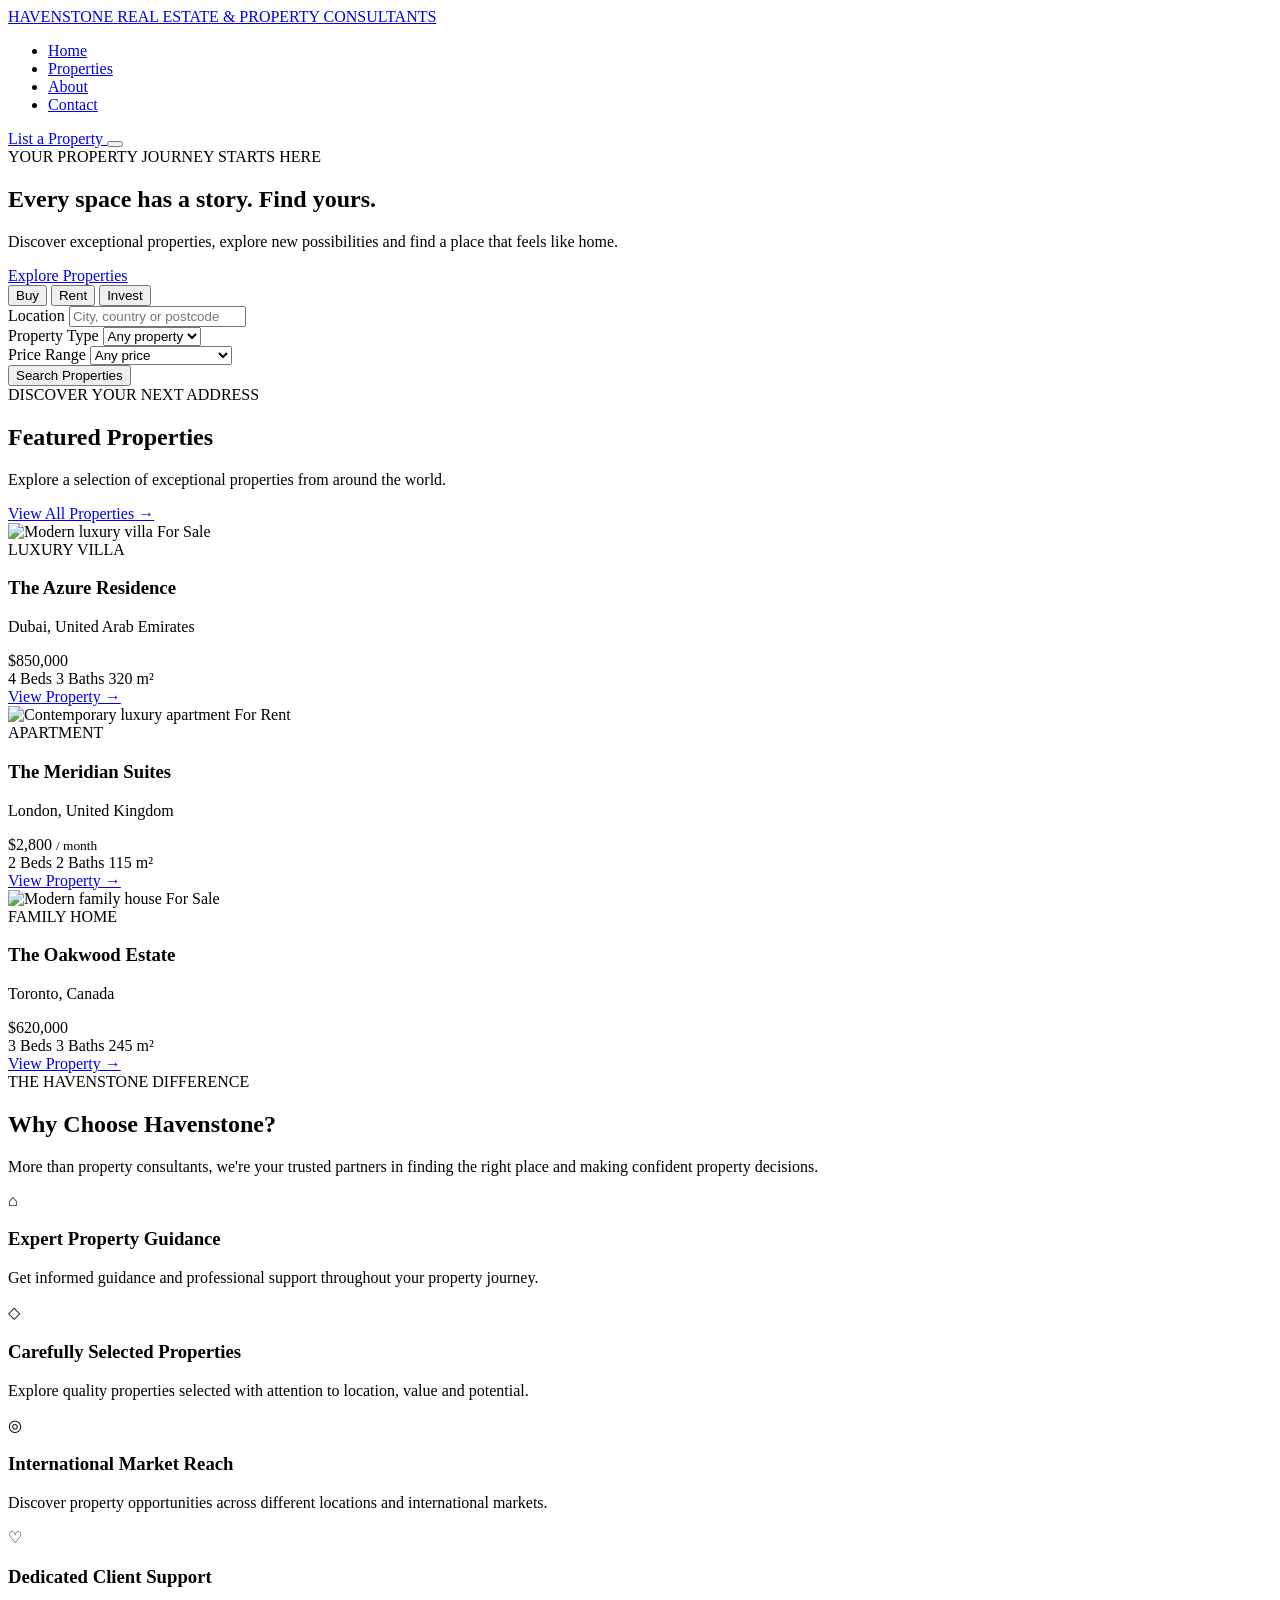
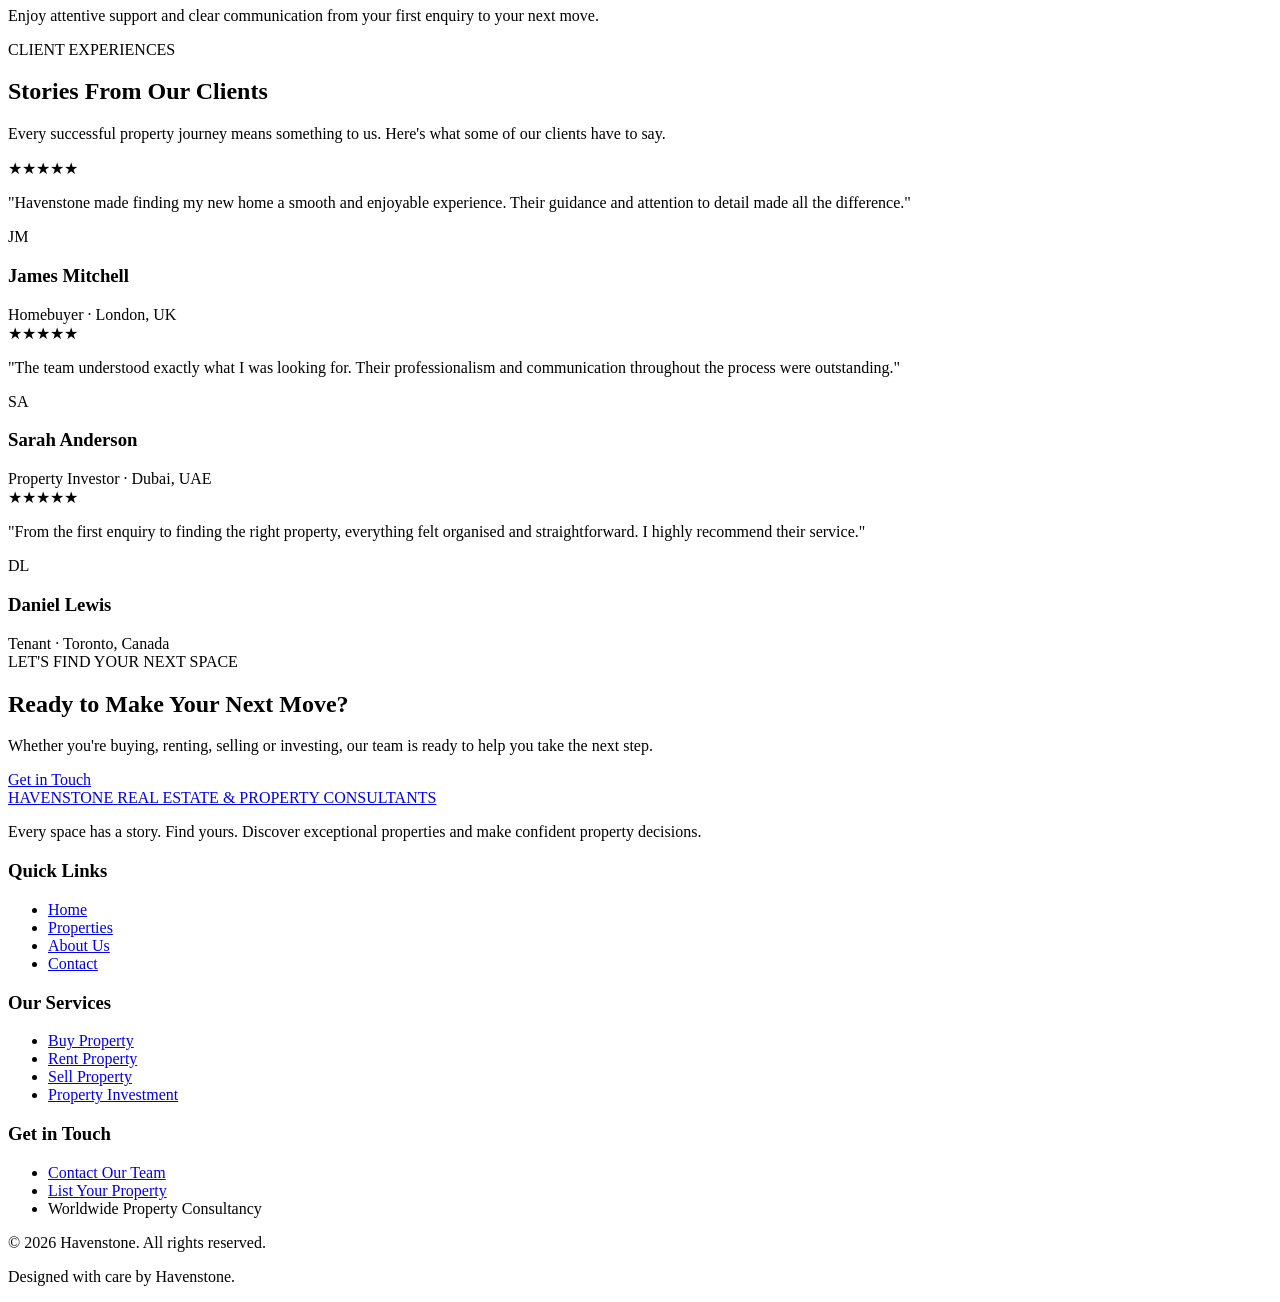
==== index.html @ 88f371af "Add files via upload" ====
<!DOCTYPE html>
<html lang="en">
<head>
    <meta charset="UTF-8">
    <meta name="viewport" content="width=device-width, initial-scale=1.0">

    <meta name="description" content="Discover properties, explore possibilities and find your perfect home with Havenstone Real Estate.">

    <title>Havenstone | Find Your Place</title>

    <!-- Google Fonts -->
    <link rel="preconnect" href="https://fonts.googleapis.com">
    <link rel="preconnect" href="https://fonts.gstatic.com" crossorigin>

    <link href="https://fonts.googleapis.com/css2?family=DM+Sans:wght@400;500;600;700&family=Inter:wght@400;500;600;700&display=swap" rel="stylesheet">

    <!-- Main Stylesheet -->
    <link rel="stylesheet" href="css/style.css">
</head>

<body>

    
    <!-- HEADER -->
    <header class="site-header">
        <nav class="navbar container">

            <!-- BRAND LOGO -->
            <a href="index.html" class="logo">
                <span class="logo-name">HAVENSTONE</span>
                <span class="logo-subtitle">REAL ESTATE & PROPERTY CONSULTANTS</span>
            </a>

            <!-- NAVIGATION LINKS -->
            <ul class="nav-links" id="navLinks">
                <li><a href="index.html" class="active">Home</a></li>
                <li><a href="properties.html">Properties</a></li>
                <li><a href="about.html">About</a></li>
                <li><a href="contact.html">Contact</a></li>
            </ul>

            <!-- ACTION BUTTON -->
            <a href="contact.html" class="nav-button">
                List a Property
            </a>

            <!-- MOBILE MENU BUTTON -->
            <button class="menu-toggle" id="menuToggle"
                    aria-label="Open navigation menu"
                    aria-expanded="false">
                <span></span>
                <span></span>
                <span></span>
            </button>

        </nav>
    </header>


    <!-- HERO SECTION -->
    <section class="hero">

        <div class="hero-overlay">

            <div class="hero-content container">

                <span class="hero-label">
                    YOUR PROPERTY JOURNEY STARTS HERE
                </span>

                <h1>
                    Every space has a story.
                    <span>Find yours.</span>
                </h1>

                <p class="hero-description">
                    Discover exceptional properties, explore
                    new possibilities and find a place that
                    feels like home.
                </p>

                <a href="properties.html" class="hero-button">
                    Explore Properties
                </a>

            </div>

        </div>

    </section>


    <!-- PROPERTY SEARCH SECTION -->
    <section class="search-section">

        <div class="container">

            <div class="search-box">

                <!-- SEARCH TABS -->
                <div class="search-tabs">
                    <button class="search-tab active" data-mode="buy">
                        Buy
                    </button>

                    <button class="search-tab" data-mode="rent">
                        Rent
                    </button>

                    <button class="search-tab" data-mode="invest">
                        Invest
                    </button>
                </div>

                <!-- SEARCH FORM -->
                <form class="property-search" id="propertySearch">

                    <div class="search-field">
                        <label for="location">Location</label>
                        <input
                            type="text"
                            id="location"
                            placeholder="City, country or postcode"
                        >
                    </div>

                    <div class="search-field">
                        <label for="propertyType">Property Type</label>
                        <select id="propertyType">
                            <option value="">Any property</option>
                            <option value="house">House</option>
                            <option value="apartment">Apartment</option>
                            <option value="villa">Villa</option>
                            <option value="land">Land</option>
                            <option value="commercial">Commercial</option>
                        </select>
                    </div>

                    <div class="search-field">
                        <label for="priceRange">Price Range</label>
                        <select id="priceRange">
                            <option value="">Any price</option>
                            <option value="0-100000">Under 100,000</option>
                            <option value="100000-300000">100,000 - 300,000</option>
                            <option value="300000-500000">300,000 - 500,000</option>
                            <option value="500000-1000000">500,000 - 1,000,000</option>
                            <option value="1000000+">1,000,000+</option>
                        </select>
                    </div>

                    <button type="submit" class="search-button">
                        Search Properties
                    </button>

                </form>

            </div>

        </div>

    </section>

    <!-- FEATURED PROPERTIES SECTION -->

    <section class="featured-properties">

        <div class="container">

            <!-- SECTION HEADING -->

            <div class="section-heading">

                <div>
                    <span class="section-label">
                        DISCOVER YOUR NEXT ADDRESS
                    </span>

                    <h2>Featured Properties</h2>

                    <p>
                        Explore a selection of exceptional
                        properties from around the world.
                    </p>
                </div>

                <a href="properties.html" class="view-all">
                    View All Properties →
                </a>

            </div>


            <!-- PROPERTY GRID -->

            <div class="property-grid">


                
<!-- PROPERTY ONE -->

<article class="property-card">

    <div class="property-image">

        <img
            src="https://images.unsplash.com/photo-1613490493576-7fde63acd811?w=800"
            alt="Modern luxury villa"
            loading="lazy"
        >

        <span class="property-status">
            For Sale
        </span>

    </div>

    <div class="property-details">

        <span class="property-type">
            LUXURY VILLA
        </span>

        <h3>The Azure Residence</h3>

        <p class="property-location">
            Dubai, United Arab Emirates
        </p>

        <div class="property-price">
            $850,000
        </div>

        <div class="property-features">

            <span>4 Beds</span>
            <span>3 Baths</span>
            <span>320 m²</span>

        </div>

        <a href="property-details.html?property=azure" class="property-link">
            View Property →
        </a>

    </div>

</article>


                <!-- PROPERTY TWO -->

                <article class="property-card">

                    <div class="property-image">

                        <img
                            src="https://images.unsplash.com/photo-1600607687939-ce8a6c25118c?w=800"
                            alt="Contemporary luxury apartment"
                            loading="lazy"
                        >

                        <span class="property-status rent">
                            For Rent
                        </span>

                    </div>

                    <div class="property-details">

                        <span class="property-type">
                            APARTMENT
                        </span>

                        <h3>The Meridian Suites</h3>

                        <p class="property-location">
                            London, United Kingdom
                        </p>

                        <div class="property-price">
                            $2,800 <small>/ month</small>
                        </div>

                        <div class="property-features">

                            <span>2 Beds</span>
                            <span>2 Baths</span>
                            <span>115 m²</span>

                        </div>

                        <a href="property-details.html?property=meridian" class="property-link">
    View Property →
                        </a>

                    </div>

                </article>


                <!-- PROPERTY THREE -->

                <article class="property-card">

                    <div class="property-image">

                        <img
                            src="https://images.unsplash.com/photo-1600585154340-be6161a56a0c?w=800"
                            alt="Modern family house"
                            loading="lazy"
                        >

                        <span class="property-status">
                            For Sale
                        </span>

                    </div>

                    <div class="property-details">

                        <span class="property-type">
                            FAMILY HOME
                        </span>

                        <h3>The Oakwood Estate</h3>

                        <p class="property-location">
                            Toronto, Canada
                        </p>

                        <div class="property-price">
                            $620,000
                        </div>

                        <div class="property-features">

                            <span>3 Beds</span>
                            <span>3 Baths</span>
                            <span>245 m²</span>

                        </div>

                        <a href="property-details.html?property=oakwood" class="property-link">
    View Property →
                        </a>

                    </div>

                </article>


            </div>

        </div>

    </section>
<section class="why-choose-us">
    <div class="container">

        <div class="section-heading">
            <span class="section-label">THE HAVENSTONE DIFFERENCE</span>
            <h2>Why Choose Havenstone?</h2>
            <p>
                More than property consultants, we're your trusted
                partners in finding the right place and making
                confident property decisions.
            </p>
        </div>

        <div class="benefits-grid">

            <div class="benefit-card">
                <div class="benefit-icon">⌂</div>
                <h3>Expert Property Guidance</h3>
                <p>
                    Get informed guidance and professional support
                    throughout your property journey.
                </p>
            </div>

            <div class="benefit-card">
                <div class="benefit-icon">◇</div>
                <h3>Carefully Selected Properties</h3>
                <p>
                    Explore quality properties selected with
                    attention to location, value and potential.
                </p>
            </div>

            <div class="benefit-card">
                <div class="benefit-icon">◎</div>
                <h3>International Market Reach</h3>
                <p>
                    Discover property opportunities across
                    different locations and international markets.
                </p>
            </div>

            <div class="benefit-card">
                <div class="benefit-icon">♡</div>
                <h3>Dedicated Client Support</h3>
                <p>
                    Enjoy attentive support and clear communication
                    from your first enquiry to your next move.
                </p>
            </div>

        </div>
    </div>
</section>
  <section class="testimonials">
    <div class="container">

        <div class="section-heading">
            <span class="section-label">CLIENT EXPERIENCES</span>
            <h2>Stories From Our Clients</h2>
            <p>
                Every successful property journey means something
                to us. Here's what some of our clients have to say.
            </p>
        </div>

        <div class="testimonial-grid">

            <article class="testimonial-card">
                <div class="testimonial-stars">★★★★★</div>
                <p class="testimonial-quote">
                    "Havenstone made finding my new home a smooth
                    and enjoyable experience. Their guidance and
                    attention to detail made all the difference."
                </p>
                <div class="testimonial-client">
                    <div class="client-avatar">JM</div>
                    <div>
                        <h3>James Mitchell</h3>
                        <span>Homebuyer · London, UK</span>
                    </div>
                </div>
            </article>

            <article class="testimonial-card">
                <div class="testimonial-stars">★★★★★</div>
                <p class="testimonial-quote">
                    "The team understood exactly what I was looking
                    for. Their professionalism and communication
                    throughout the process were outstanding."
                </p>
                <div class="testimonial-client">
                    <div class="client-avatar">SA</div>
                    <div>
                        <h3>Sarah Anderson</h3>
                        <span>Property Investor · Dubai, UAE</span>
                    </div>
                </div>
            </article>

            <article class="testimonial-card">
                <div class="testimonial-stars">★★★★★</div>
                <p class="testimonial-quote">
                    "From the first enquiry to finding the right
                    property, everything felt organised and
                    straightforward. I highly recommend their service."
                </p>
                <div class="testimonial-client">
                    <div class="client-avatar">DL</div>
                    <div>
                        <h3>Daniel Lewis</h3>
                        <span>Tenant · Toronto, Canada</span>
                    </div>
                </div>
            </article>

        </div>
    </div>
  </section>
  <section class="contact-cta">
    <div class="container">
        <div class="cta-content">

            <span class="cta-label">LET'S FIND YOUR NEXT SPACE</span>

            <h2>Ready to Make Your Next Move?</h2>

            <p>
                Whether you're buying, renting, selling or investing,
                our team is ready to help you take the next step.
            </p>

            <a href="contact.html" class="cta-button">
                Get in Touch
            </a>

        </div>
    </div>
  </section>
  <footer class="site-footer">
    <div class="container">

        <div class="footer-grid">

            <div class="footer-brand">
                <a href="index.html" class="logo">
                    <span class="logo-name">HAVENSTONE</span>
                    <span class="logo-subtitle">
                        REAL ESTATE & PROPERTY CONSULTANTS
                    </span>
                </a>

                <p>
                    Every space has a story. Find yours.
                    Discover exceptional properties and
                    make confident property decisions.
                </p>
            </div>

            <div class="footer-column">
                <h3>Quick Links</h3>
                <ul>
                    <li><a href="index.html">Home</a></li>
                    <li><a href="properties.html">Properties</a></li>
                    <li><a href="about.html">About Us</a></li>
                    <li><a href="contact.html">Contact</a></li>
                </ul>
            </div>

            <div class="footer-column">
                <h3>Our Services</h3>
                <ul>
                    <li><a href="properties.html">Buy Property</a></li>
                    <li><a href="properties.html">Rent Property</a></li>
                    <li><a href="properties.html">Sell Property</a></li>
                    <li><a href="properties.html">Property Investment</a></li>
                </ul>
            </div>

            <div class="footer-column">
                <h3>Get in Touch</h3>
                <ul>
                    <li><a href="contact.html">Contact Our Team</a></li>
                    <li><a href="contact.html">List Your Property</a></li>
                    <li>Worldwide Property Consultancy</li>
                </ul>
            </div>

        </div>

        <div class="footer-bottom">
            <p>© 2026 Havenstone. All rights reserved.</p>
            <p>Designed with care by Havenstone.</p>
        </div>

    </div>
  </footer>
    <!-- JavaScript -->
    <script src="js/main.js"></script>

</body>
</html>
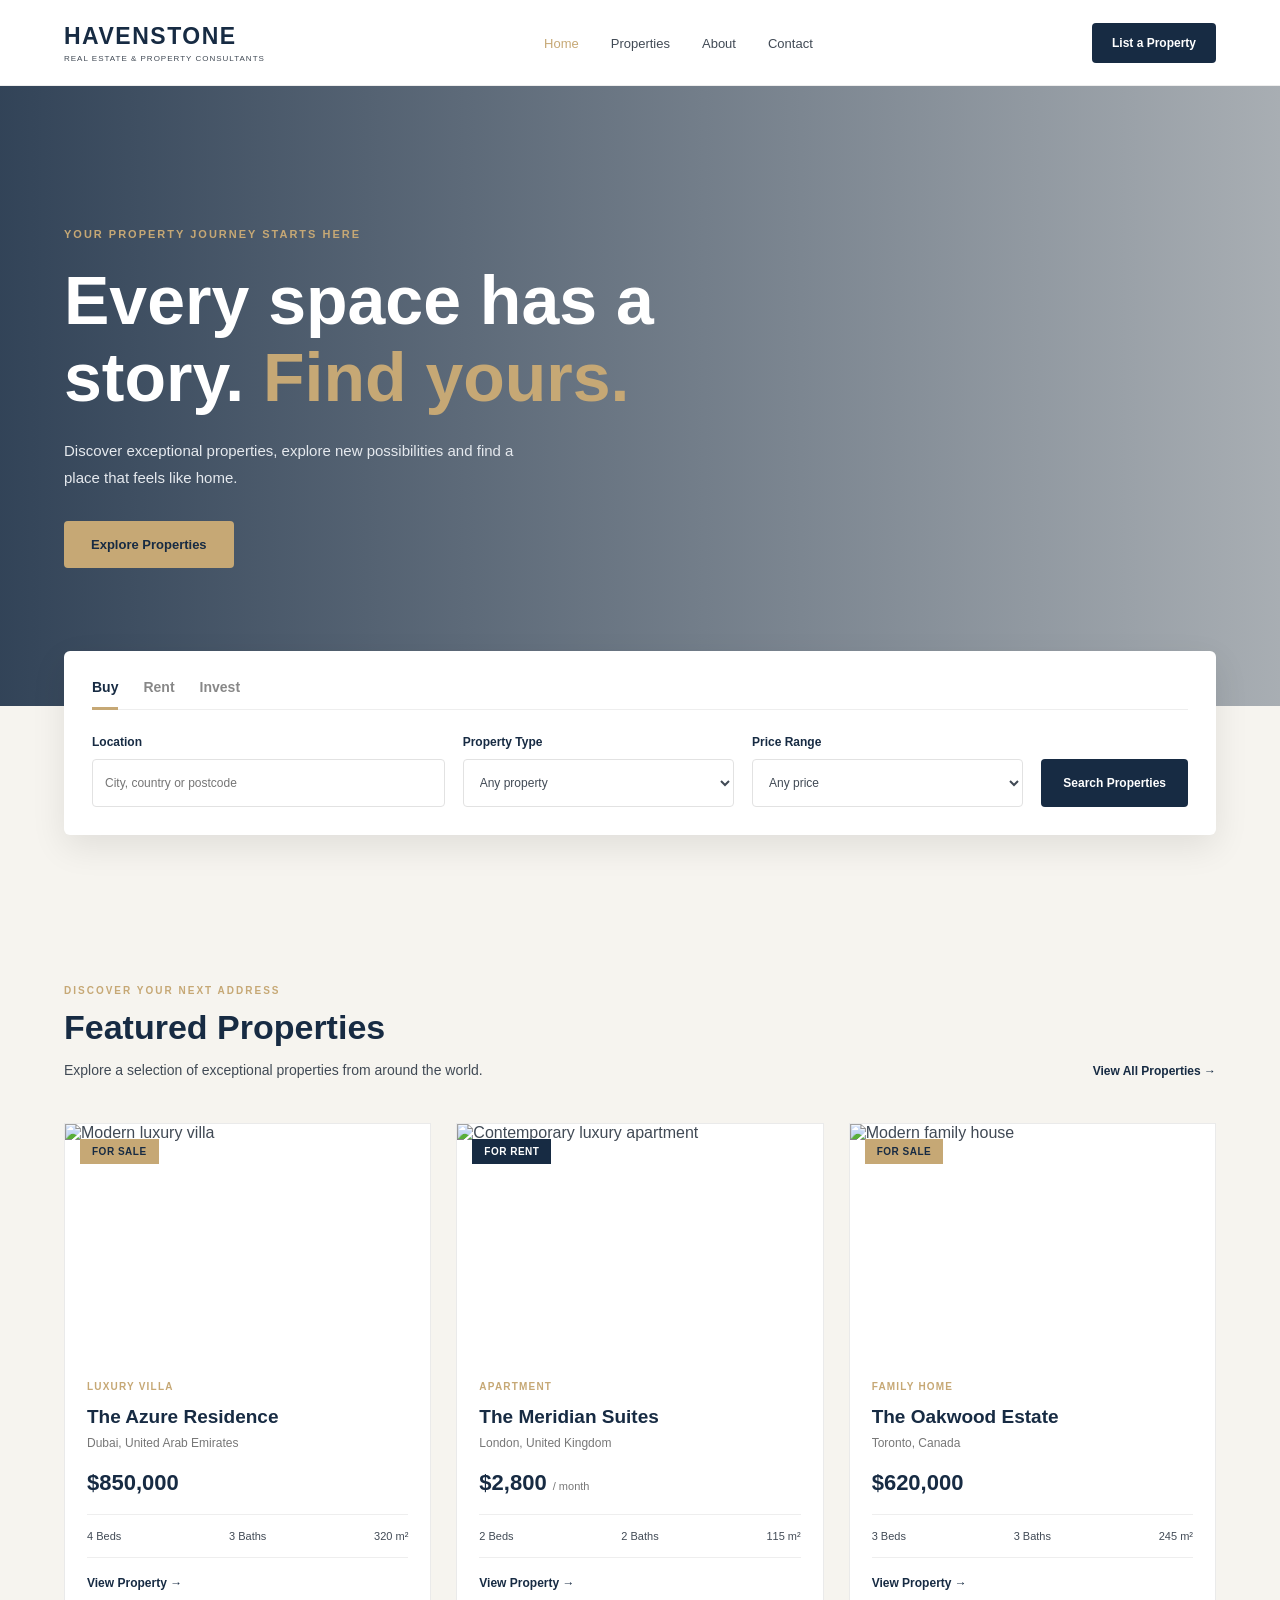
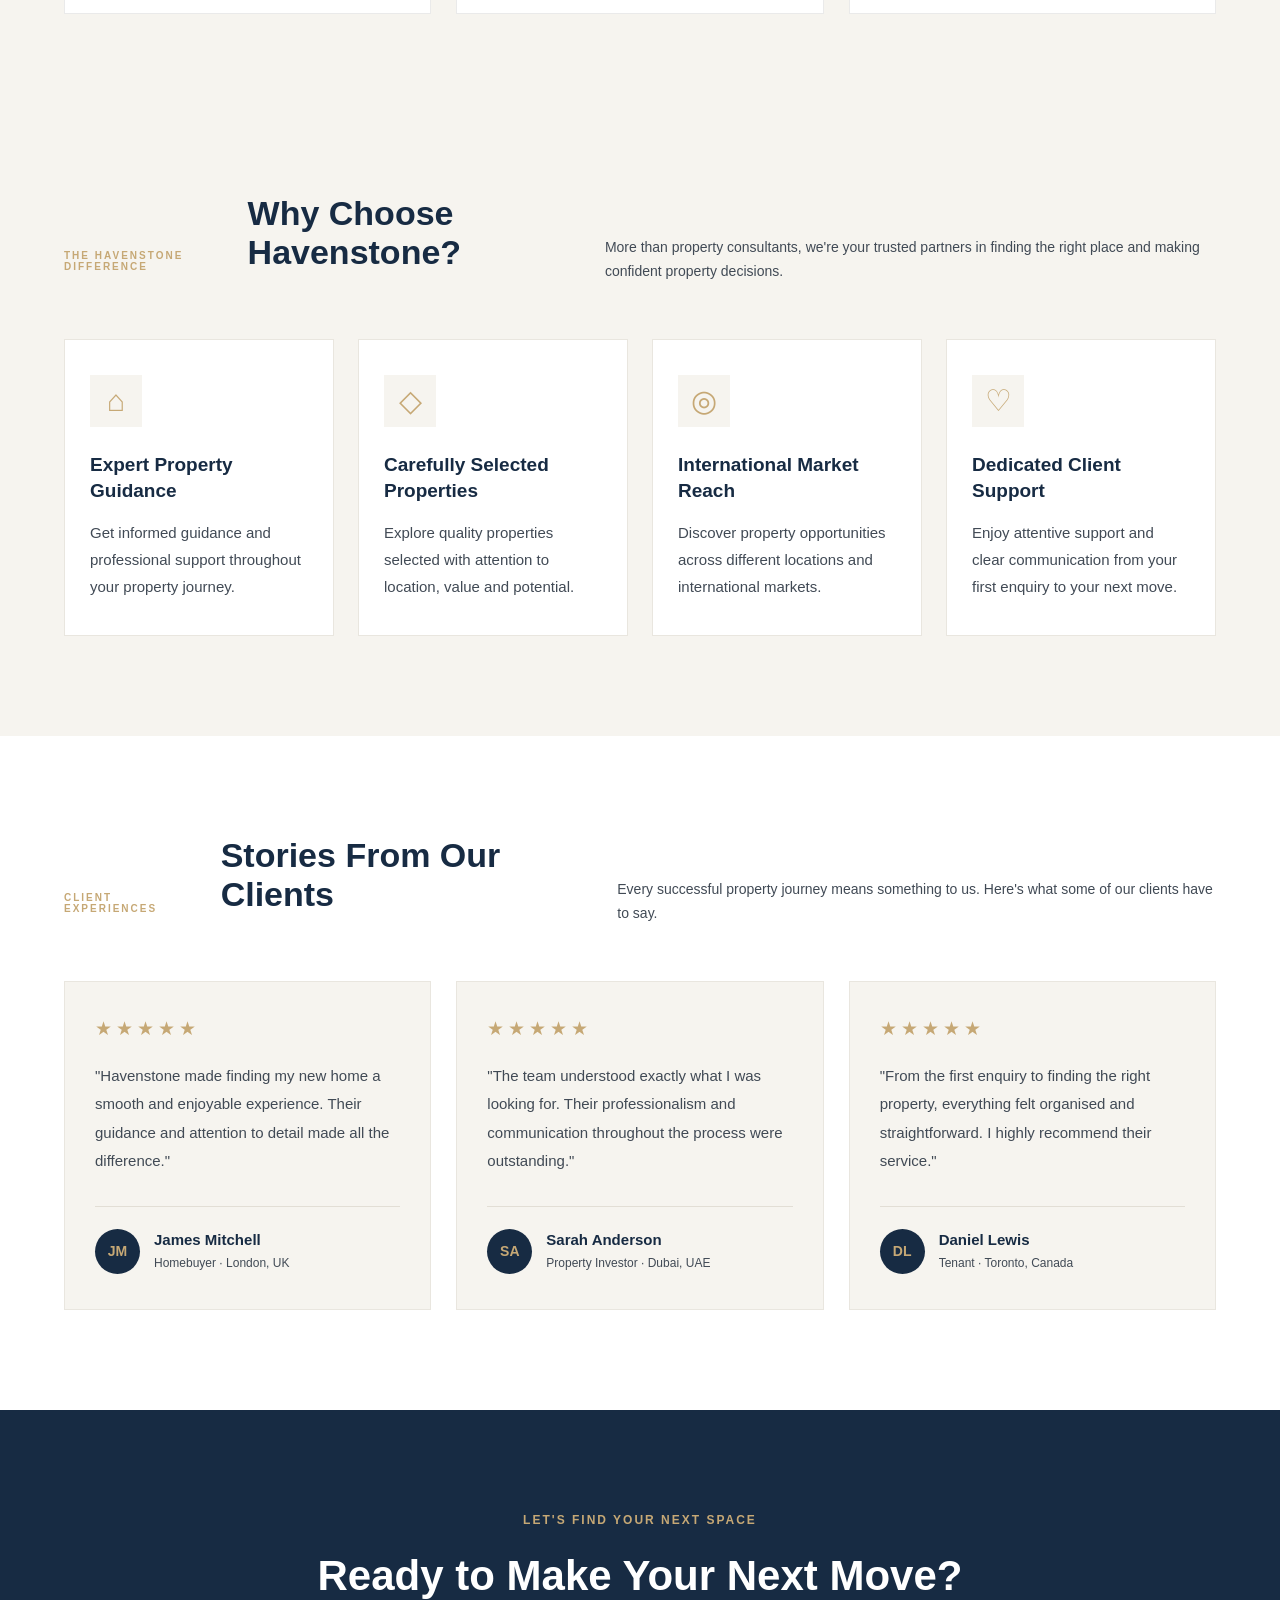
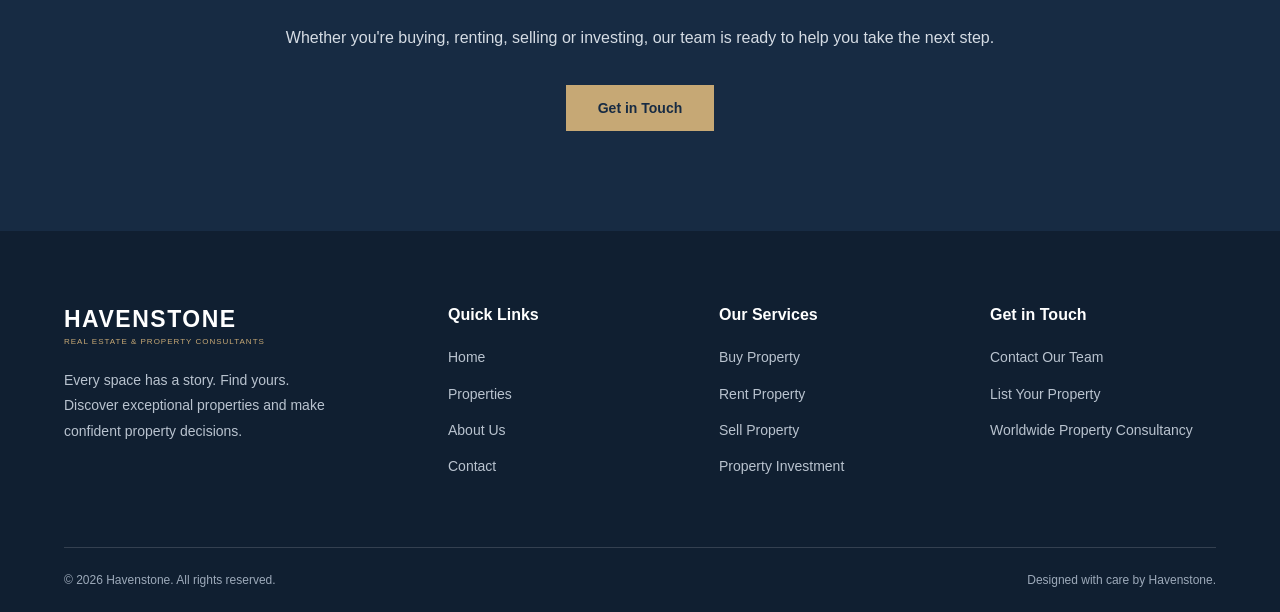
==== commit df94c339: "Update index.html" ====
--- a/index.html
+++ b/index.html
@@ -16,7 +16,7 @@
     <link href="https://fonts.googleapis.com/css2?family=DM+Sans:wght@400;500;600;700&family=Inter:wght@400;500;600;700&display=swap" rel="stylesheet">
 
     <!-- Main Stylesheet -->
-    <link rel="stylesheet" href="css/style.css">
+    <link rel="stylesheet" href="style.css">
 </head>
 
 <body>
@@ -553,7 +553,7 @@
     </div>
   </footer>
     <!-- JavaScript -->
-    <script src="js/main.js"></script>
+    <script src="main.js"></script>
 
 </body>
 </html>
--- a/style.css
+++ b/style.css
@@ -0,0 +1,2002 @@
+
+/* ========================================
+   HAVENSTONE REAL ESTATE
+   MAIN STYLESHEET
+======================================== */
+
+
+/* ========================================
+   1. DESIGN SYSTEM
+======================================== */
+
+:root {
+    --navy: #172B43;
+    --ivory: #F6F4EF;
+    --gold: #C6A875;
+    --slate: #414A55;
+    --white: #FFFFFF;
+
+    --light-gray: #EEEEEE;
+    --border-color: #E2E2E2;
+}
+
+
+/* ========================================
+   2. GLOBAL RESET
+======================================== */
+
+* {
+    margin: 0;
+    padding: 0;
+    box-sizing: border-box;
+}
+
+html {
+    scroll-behavior: smooth;
+}
+
+body {
+    font-family: 'Inter', sans-serif;
+    background: var(--ivory);
+    color: var(--slate);
+}
+
+a {
+    text-decoration: none;
+    color: inherit;
+}
+
+button,
+input,
+select {
+    font-family: inherit;
+}
+
+.container {
+    width: 90%;
+    max-width: 1200px;
+    margin: 0 auto;
+}
+
+
+/* ========================================
+   3. NAVIGATION BAR
+======================================== */
+
+.site-header {
+    background: var(--white);
+    border-bottom: 1px solid var(--light-gray);
+
+    position: sticky;
+    top: 0;
+    z-index: 1000;
+}
+
+.navbar {
+    min-height: 85px;
+
+    display: flex;
+    align-items: center;
+    justify-content: space-between;
+    gap: 25px;
+}
+
+
+/* BRAND LOGO */
+
+.logo {
+    display: flex;
+    flex-direction: column;
+    gap: 4px;
+    color: var(--navy);
+}
+
+.logo-name {
+    font-family: 'DM Sans', sans-serif;
+    font-size: 23px;
+    font-weight: 700;
+    letter-spacing: 1.5px;
+}
+
+.logo-subtitle {
+    font-size: 8px;
+    letter-spacing: 1px;
+    color: var(--slate);
+}
+
+
+/* NAVIGATION LINKS */
+
+.nav-links {
+    display: flex;
+    align-items: center;
+    gap: 32px;
+    list-style: none;
+}
+
+.nav-links a {
+    font-size: 13px;
+    font-weight: 500;
+    transition: color 0.3s ease;
+}
+
+.nav-links a:hover,
+.nav-links a.active {
+    color: var(--gold);
+}
+
+
+/* NAVIGATION BUTTON */
+
+.nav-button {
+    background: var(--navy);
+    color: var(--white);
+
+    padding: 13px 20px;
+    font-size: 12px;
+    font-weight: 600;
+
+    border-radius: 4px;
+    transition: background 0.3s ease;
+}
+
+.nav-button:hover {
+    background: var(--slate);
+}
+
+
+/* MOBILE MENU ICON */
+
+.menu-toggle {
+    display: none;
+    background: none;
+    border: none;
+    cursor: pointer;
+}
+
+.menu-toggle span {
+    display: block;
+    width: 25px;
+    height: 2px;
+    background: var(--navy);
+    margin: 5px 0;
+}
+
+
+/* ========================================
+   4. HERO SECTION
+======================================== */
+
+.hero {
+    min-height: 620px;
+
+    background-image: url(
+        'https://images.unsplash.com/photo-1600607687939-ce8a6c25118c?w=1800'
+    );
+
+    background-size: cover;
+    background-position: center;
+    background-repeat: no-repeat;
+}
+
+
+/* HERO OVERLAY */
+
+.hero-overlay {
+    min-height: 620px;
+
+    background: linear-gradient(
+        90deg,
+        rgba(23, 43, 67, 0.88),
+        rgba(23, 43, 67, 0.35)
+    );
+
+    display: flex;
+    align-items: center;
+}
+
+
+/* HERO CONTENT */
+
+.hero-content {
+    color: var(--white);
+
+    padding-top: 60px;
+    padding-bottom: 60px;
+}
+
+
+/* HERO LABEL */
+
+.hero-label {
+    display: inline-block;
+
+    color: var(--gold);
+    font-size: 11px;
+    font-weight: 600;
+    letter-spacing: 2px;
+
+    margin-bottom: 22px;
+}
+
+
+/* HERO HEADING */
+
+.hero h1 {
+    font-family: 'DM Sans', sans-serif;
+
+    font-size: clamp(38px, 6vw, 68px);
+    font-weight: 700;
+    line-height: 1.12;
+
+    max-width: 700px;
+    margin-bottom: 22px;
+}
+
+.hero h1 span {
+    color: var(--gold);
+}
+
+
+/* HERO DESCRIPTION */
+
+.hero-description {
+    font-size: 15px;
+    line-height: 1.8;
+
+    max-width: 470px;
+
+    color: #E5E9EE;
+    margin-bottom: 30px;
+}
+
+
+/* HERO BUTTON */
+
+.hero-button {
+    display: inline-block;
+
+    background: var(--gold);
+    color: var(--navy);
+
+    padding: 16px 27px;
+
+    border-radius: 4px;
+
+    font-size: 13px;
+    font-weight: 700;
+
+    transition: 0.3s ease;
+}
+
+.hero-button:hover {
+    background: var(--white);
+    transform: translateY(-2px);
+}
+
+
+/* ========================================
+   5. PROPERTY SEARCH SECTION
+======================================== */
+
+.search-section {
+    position: relative;
+
+    margin-top: -55px;
+    z-index: 10;
+
+    padding-bottom: 70px;
+}
+
+
+/* SEARCH BOX */
+
+.search-box {
+    background: var(--white);
+
+    padding: 28px;
+    border-radius: 6px;
+
+    box-shadow: 0 12px 35px rgba(0, 0, 0, 0.09);
+}
+
+
+/* SEARCH TABS */
+
+.search-tabs {
+    display: flex;
+    gap: 25px;
+
+    border-bottom: 1px solid var(--light-gray);
+
+    margin-bottom: 25px;
+}
+
+.search-tab {
+    background: none;
+    border: none;
+
+    padding: 0 0 14px;
+
+    font-size: 14px;
+    font-weight: 600;
+    color: #888888;
+
+    cursor: pointer;
+    position: relative;
+}
+
+.search-tab.active {
+    color: var(--navy);
+}
+
+.search-tab.active::after {
+    content: "";
+
+    position: absolute;
+    bottom: -1px;
+    left: 0;
+
+    width: 100%;
+    height: 3px;
+
+    background: var(--gold);
+}
+
+
+/* SEARCH FORM */
+
+.property-search {
+    display: grid;
+
+    grid-template-columns: 1.3fr 1fr 1fr auto;
+
+    align-items: end;
+    gap: 18px;
+}
+
+
+/* SEARCH FIELDS */
+
+.search-field {
+    display: flex;
+    flex-direction: column;
+    gap: 10px;
+}
+
+.search-field label {
+    font-size: 12px;
+    font-weight: 600;
+    color: var(--navy);
+}
+
+.search-field input,
+.search-field select {
+    width: 100%;
+    min-height: 48px;
+
+    padding: 0 12px;
+
+    border: 1px solid var(--border-color);
+    border-radius: 4px;
+
+    background: var(--white);
+    color: var(--slate);
+
+    font-size: 12px;
+    outline: none;
+}
+
+.search-field input:focus,
+.search-field select:focus {
+    border-color: var(--gold);
+}
+
+
+/* SEARCH BUTTON */
+
+.search-button {
+    min-height: 48px;
+    padding: 0 22px;
+
+    background: var(--navy);
+    color: var(--white);
+
+    border: none;
+    border-radius: 4px;
+
+    font-size: 12px;
+    font-weight: 600;
+
+    cursor: pointer;
+    transition: 0.3s ease;
+}
+
+.search-button:hover {
+    background: var(--gold);
+    color: var(--navy);
+}
+
+
+/* ========================================
+   6. TABLET RESPONSIVENESS
+======================================== */
+
+@media (max-width: 900px) {
+
+    .property-search {
+        grid-template-columns: repeat(2, 1fr);
+    }
+
+    .search-button {
+        width: 100%;
+    }
+
+}
+
+
+/* ========================================
+   7. MOBILE RESPONSIVENESS
+======================================== */
+
+@media (max-width: 768px) {
+
+    /* NAVIGATION */
+
+    .navbar {
+        min-height: 75px;
+    }
+
+    .logo-name {
+        font-size: 20px;
+    }
+
+    .logo-subtitle {
+        font-size: 7px;
+    }
+
+    .nav-links {
+        display: none;
+
+        position: absolute;
+        top: 75px;
+        left: 0;
+
+        width: 100%;
+
+        background: var(--white);
+
+        flex-direction: column;
+        align-items: flex-start;
+
+        gap: 0;
+        padding: 15px 5%;
+
+        border-top: 1px solid var(--light-gray);
+    }
+
+    .nav-links.open {
+        display: flex;
+    }
+
+    .nav-links li {
+        width: 100%;
+        padding: 14px 0;
+    }
+
+    .nav-button {
+        display: none;
+    }
+
+    .menu-toggle {
+        display: block;
+    }
+
+
+    /* HERO */
+
+    .hero,
+    .hero-overlay {
+        min-height: 560px;
+    }
+
+    .hero-overlay {
+        background: linear-gradient(
+            90deg,
+            rgba(23, 43, 67, 0.88),
+            rgba(23, 43, 67, 0.55)
+        );
+    }
+
+    .hero-content {
+        padding-top: 70px;
+        padding-bottom: 70px;
+    }
+
+    .hero-label {
+        font-size: 9px;
+        letter-spacing: 1.5px;
+    }
+
+    .hero h1 {
+        font-size: 42px;
+    }
+
+    .hero-description {
+        font-size: 14px;
+    }
+
+
+    /* PROPERTY SEARCH */
+
+    .search-section {
+        margin-top: -35px;
+        padding-bottom: 50px;
+    }
+
+    .search-box {
+        padding: 22px 18px;
+    }
+
+    .search-tabs {
+        gap: 25px;
+    }
+
+    .property-search {
+        grid-template-columns: 1fr;
+        gap: 18px;
+    }
+
+    .search-button {
+        width: 100%;
+    }
+
+}
+
+/* ========================================
+   8. FEATURED PROPERTIES
+======================================== */
+
+.featured-properties {
+    padding: 80px 0;
+    background: var(--ivory);
+}
+
+
+/* SECTION HEADING */
+
+.section-heading {
+    display: flex;
+    justify-content: space-between;
+    align-items: end;
+    gap: 20px;
+    margin-bottom: 40px;
+}
+
+.section-label {
+    display: block;
+    color: var(--gold);
+    font-size: 10px;
+    font-weight: 700;
+    letter-spacing: 2px;
+    margin-bottom: 12px;
+}
+
+.section-heading h2 {
+    font-family: 'DM Sans', sans-serif;
+    font-size: 34px;
+    color: var(--navy);
+    margin-bottom: 12px;
+}
+
+.section-heading p {
+    font-size: 14px;
+    line-height: 1.7;
+    color: var(--slate);
+}
+
+.view-all {
+    color: var(--navy);
+    font-size: 12px;
+    font-weight: 700;
+    white-space: nowrap;
+    padding-bottom: 5px;
+}
+
+.view-all:hover {
+    color: var(--gold);
+}
+
+
+/* PROPERTY GRID */
+
+.property-grid {
+    display: grid;
+    grid-template-columns: repeat(3, 1fr);
+    gap: 25px;
+}
+
+
+/* PROPERTY CARD */
+
+.property-card {
+    background: var(--white);
+    border: 1px solid #EAEAEA;
+    transition: transform 0.3s ease,
+                box-shadow 0.3s ease;
+}
+
+.property-card:hover {
+    transform: translateY(-5px);
+    box-shadow: 0 12px 30px rgba(0, 0, 0, 0.08);
+}
+
+
+/* PROPERTY IMAGE */
+
+.property-image {
+    position: relative;
+    height: 230px;
+    overflow: hidden;
+}
+
+.property-image img {
+    width: 100%;
+    height: 100%;
+    object-fit: cover;
+    display: block;
+    transition: transform 0.5s ease;
+}
+
+.property-card:hover .property-image img {
+    transform: scale(1.05);
+}
+
+
+/* PROPERTY STATUS */
+
+.property-status {
+    position: absolute;
+    top: 15px;
+    left: 15px;
+
+    background: var(--gold);
+    color: var(--navy);
+
+    padding: 7px 12px;
+
+    font-size: 10px;
+    font-weight: 700;
+    text-transform: uppercase;
+    letter-spacing: 0.5px;
+}
+
+.property-status.rent {
+    background: var(--navy);
+    color: var(--white);
+}
+
+
+/* PROPERTY DETAILS */
+
+.property-details {
+    padding: 22px;
+}
+
+.property-type {
+    color: var(--gold);
+    font-size: 10px;
+    font-weight: 700;
+    letter-spacing: 1.2px;
+}
+
+.property-details h3 {
+    font-family: 'DM Sans', sans-serif;
+    font-size: 19px;
+    color: var(--navy);
+    margin: 12px 0 8px;
+}
+
+.property-location {
+    font-size: 12px;
+    color: #777777;
+    margin-bottom: 20px;
+}
+
+
+/* PROPERTY PRICE */
+
+.property-price {
+    font-family: 'DM Sans', sans-serif;
+    font-size: 22px;
+    font-weight: 700;
+    color: var(--navy);
+    margin-bottom: 18px;
+}
+
+.property-price small {
+    font-family: 'Inter', sans-serif;
+    font-size: 11px;
+    font-weight: 400;
+    color: #777777;
+}
+
+
+/* PROPERTY FEATURES */
+
+.property-features {
+    display: flex;
+    justify-content: space-between;
+    gap: 8px;
+
+    padding: 15px 0;
+
+    border-top: 1px solid var(--light-gray);
+    border-bottom: 1px solid var(--light-gray);
+}
+
+.property-features span {
+    font-size: 11px;
+    color: var(--slate);
+}
+
+
+/* PROPERTY LINK */
+
+.property-link {
+    display: inline-block;
+    margin-top: 18px;
+
+    color: var(--navy);
+    font-size: 12px;
+    font-weight: 700;
+}
+
+.property-link:hover {
+    color: var(--gold);
+}
+
+
+/* TABLET */
+
+@media (max-width: 900px) {
+
+    .property-grid {
+        grid-template-columns: repeat(2, 1fr);
+    }
+
+}
+
+
+/* MOBILE */
+
+@media (max-width: 600px) {
+
+    .featured-properties {
+        padding: 55px 0;
+    }
+
+    .section-heading {
+        align-items: flex-start;
+        flex-direction: column;
+        margin-bottom: 28px;
+    }
+
+    .section-heading h2 {
+        font-size: 28px;
+    }
+
+    .property-grid {
+        grid-template-columns: 1fr;
+        gap: 25px;
+    }
+
+    .property-image {
+        height: 230px;
+    }
+
+}
+/* WHY CHOOSE HAVENSTONE */
+
+.why-choose-us {
+    background-color: var(--ivory);
+    padding: 100px 0;
+}
+
+.benefits-grid {
+    display: grid;
+    grid-template-columns: repeat(4, 1fr);
+    gap: 24px;
+    margin-top: 55px;
+}
+
+.benefit-card {
+    background-color: #ffffff;
+    padding: 35px 25px;
+    border: 1px solid #e9e6df;
+    transition: transform 0.3s ease,
+                box-shadow 0.3s ease;
+}
+
+.benefit-card:hover {
+    transform: translateY(-5px);
+    box-shadow: 0 12px 30px rgba(23, 43, 67, 0.08);
+}
+
+.benefit-icon {
+    width: 52px;
+    height: 52px;
+    display: flex;
+    align-items: center;
+    justify-content: center;
+    background-color: var(--ivory);
+    color: var(--gold);
+    font-size: 30px;
+    margin-bottom: 25px;
+}
+
+.benefit-card h3 {
+    color: var(--navy);
+    font-size: 19px;
+    line-height: 1.4;
+    margin-bottom: 14px;
+}
+
+.benefit-card p {
+    color: var(--slate);
+    font-size: 15px;
+    line-height: 1.8;
+}
+
+/* TABLET */
+
+@media (max-width: 900px) {
+    .benefits-grid {
+        grid-template-columns: repeat(2, 1fr);
+    }
+}
+
+/* MOBILE */
+
+@media (max-width: 600px) {
+    .why-choose-us {
+        padding: 70px 0;
+    }
+
+    .benefits-grid {
+        grid-template-columns: 1fr;
+        gap: 18px;
+        margin-top: 35px;
+    }
+
+    .benefit-card {
+        padding: 28px 24px;
+    }
+}
+/* CLIENT TESTIMONIALS */
+
+.testimonials {
+    background-color: #ffffff;
+    padding: 100px 0;
+}
+
+.testimonial-grid {
+    display: grid;
+    grid-template-columns: repeat(3, 1fr);
+    gap: 25px;
+    margin-top: 55px;
+}
+
+.testimonial-card {
+    background-color: var(--ivory);
+    padding: 35px 30px;
+    border: 1px solid #e9e6df;
+}
+
+.testimonial-stars {
+    color: var(--gold);
+    font-size: 19px;
+    letter-spacing: 4px;
+    margin-bottom: 22px;
+}
+
+.testimonial-quote {
+    color: var(--slate);
+    font-size: 15px;
+    line-height: 1.9;
+    margin-bottom: 30px;
+}
+
+.testimonial-client {
+    display: flex;
+    align-items: center;
+    gap: 14px;
+    border-top: 1px solid #e2ded5;
+    padding-top: 22px;
+}
+
+.client-avatar {
+    width: 45px;
+    height: 45px;
+    border-radius: 50%;
+    background-color: var(--navy);
+    color: var(--gold);
+    display: flex;
+    align-items: center;
+    justify-content: center;
+    font-size: 14px;
+    font-weight: 600;
+    flex-shrink: 0;
+}
+
+.testimonial-client h3 {
+    color: var(--navy);
+    font-size: 15px;
+    margin-bottom: 5px;
+}
+
+.testimonial-client span {
+    color: var(--slate);
+    font-size: 12px;
+}
+
+/* TABLET */
+
+@media (max-width: 900px) {
+    .testimonial-grid {
+        grid-template-columns: repeat(2, 1fr);
+    }
+}
+
+/* MOBILE */
+
+@media (max-width: 600px) {
+    .testimonials {
+        padding: 70px 0;
+    }
+
+    .testimonial-grid {
+        grid-template-columns: 1fr;
+        gap: 18px;
+        margin-top: 35px;
+    }
+
+    .testimonial-card {
+        padding: 28px 24px;
+    }
+}
+/* CONTACT CALL TO ACTION */
+
+.contact-cta {
+    background-color: var(--navy);
+    padding: 100px 20px;
+    text-align: center;
+}
+
+.cta-content {
+    max-width: 750px;
+    margin: 0 auto;
+}
+
+.cta-label {
+    color: var(--gold);
+    font-size: 12px;
+    font-weight: 600;
+    letter-spacing: 2px;
+}
+
+.cta-content h2 {
+    color: #ffffff;
+    font-size: 42px;
+    line-height: 1.25;
+    margin: 22px 0;
+}
+
+.cta-content p {
+    color: #d5dce4;
+    font-size: 16px;
+    line-height: 1.8;
+    margin-bottom: 32px;
+}
+
+.cta-button {
+    display: inline-block;
+    background-color: var(--gold);
+    color: var(--navy);
+    padding: 15px 32px;
+    text-decoration: none;
+    font-size: 14px;
+    font-weight: 600;
+    transition: background-color 0.3s ease;
+}
+
+.cta-button:hover {
+    background-color: #d8bd8c;
+}
+
+/* MOBILE */
+
+@media (max-width: 600px) {
+    .contact-cta {
+        padding: 75px 20px;
+    }
+
+    .cta-content h2 {
+        font-size: 30px;
+    }
+
+    .cta-content p {
+        font-size: 14px;
+    }
+}
+/* WEBSITE FOOTER */
+
+.site-footer {
+    background-color: #101f31;
+    color: #ffffff;
+    padding: 75px 0 25px;
+}
+
+.footer-grid {
+    display: grid;
+    grid-template-columns: 1.5fr 1fr 1fr 1fr;
+    gap: 45px;
+    padding-bottom: 55px;
+}
+
+.footer-brand .logo {
+    display: inline-flex;
+    flex-direction: column;
+    text-decoration: none;
+    margin-bottom: 22px;
+}
+
+.footer-brand .logo-name {
+    color: #ffffff;
+}
+
+.footer-brand .logo-subtitle {
+    color: var(--gold);
+}
+
+.footer-brand p {
+    color: #b9c3cf;
+    font-size: 14px;
+    line-height: 1.8;
+    max-width: 280px;
+}
+
+.footer-column h3 {
+    color: #ffffff;
+    font-size: 16px;
+    margin-bottom: 22px;
+}
+
+.footer-column ul {
+    list-style: none;
+    padding: 0;
+    margin: 0;
+}
+
+.footer-column li {
+    margin-bottom: 14px;
+    color: #b9c3cf;
+    font-size: 14px;
+    line-height: 1.6;
+}
+
+.footer-column a {
+    color: #b9c3cf;
+    text-decoration: none;
+    transition: color 0.3s ease;
+}
+
+.footer-column a:hover {
+    color: var(--gold);
+}
+
+.footer-bottom {
+    border-top: 1px solid rgba(255, 255, 255, 0.15);
+    padding-top: 25px;
+    display: flex;
+    justify-content: space-between;
+    gap: 15px;
+}
+
+.footer-bottom p {
+    color: #9daaba;
+    font-size: 12px;
+}
+
+/* TABLET */
+
+@media (max-width: 900px) {
+    .footer-grid {
+        grid-template-columns: repeat(2, 1fr);
+        gap: 40px;
+    }
+}
+
+/* MOBILE */
+
+@media (max-width: 600px) {
+    .site-footer {
+        padding: 60px 0 25px;
+    }
+
+    .footer-grid {
+        grid-template-columns: 1fr 1fr;
+        gap: 35px 20px;
+    }
+
+    .footer-brand {
+        grid-column: 1 / -1;
+    }
+
+    .footer-bottom {
+        flex-direction: column;
+        text-align: center;
+        gap: 12px;
+    }
+}
+/* PROPERTIES PAGE INTRODUCTION */
+
+.properties-hero {
+    background-color: var(--ivory);
+    padding: 90px 0 75px;
+    text-align: center;
+}
+
+.properties-hero .container {
+    max-width: 850px;
+}
+
+.properties-hero h1 {
+    color: var(--navy);
+    font-size: 46px;
+    line-height: 1.2;
+    margin: 20px 0;
+}
+
+.properties-hero p {
+    color: var(--slate);
+    font-size: 16px;
+    line-height: 1.8;
+    max-width: 680px;
+    margin: 0 auto;
+}
+
+/* MOBILE */
+
+@media (max-width: 600px) {
+    .properties-hero {
+        padding: 65px 20px 55px;
+    }
+
+    .properties-hero h1 {
+        font-size: 32px;
+    }
+
+    .properties-hero p {
+        font-size: 14px;
+    }
+}
+/* PROPERTY LISTINGS SECTION */
+
+.property-listings {
+    background-color: #ffffff;
+    padding: 70px 0 100px;
+}
+
+.listing-heading {
+    display: flex;
+    justify-content: space-between;
+    align-items: flex-end;
+    gap: 20px;
+    margin-bottom: 35px;
+}
+
+.listing-heading h2 {
+    color: var(--navy);
+    font-size: 32px;
+    margin-top: 12px;
+}
+
+.listing-heading p {
+    color: var(--slate);
+    font-size: 14px;
+}
+
+.listing-filters {
+    display: grid;
+    grid-template-columns: 1.4fr 1fr 1fr auto;
+    gap: 18px;
+    align-items: end;
+    padding: 28px;
+    background-color: var(--ivory);
+    border: 1px solid #e9e6df;
+}
+
+.filter-field {
+    display: flex;
+    flex-direction: column;
+    gap: 10px;
+}
+
+.filter-field label {
+    color: var(--navy);
+    font-size: 13px;
+    font-weight: 600;
+}
+
+.filter-field input,
+.filter-field select {
+    width: 100%;
+    height: 48px;
+    padding: 0 13px;
+    border: 1px solid #dedbd3;
+    background-color: #ffffff;
+    color: var(--slate);
+    font-family: inherit;
+    font-size: 13px;
+    outline: none;
+}
+
+.filter-field input:focus,
+.filter-field select:focus {
+    border-color: var(--gold);
+}
+
+.listing-search-button {
+    height: 48px;
+    padding: 0 22px;
+    border: none;
+    background-color: var(--navy);
+    color: #ffffff;
+    font-family: inherit;
+    font-size: 13px;
+    font-weight: 600;
+    cursor: pointer;
+    transition: background-color 0.3s ease;
+}
+
+.listing-search-button:hover {
+    background-color: #263f5c;
+}
+
+.listing-results {
+    margin-top: 30px;
+    padding-bottom: 18px;
+    border-bottom: 1px solid #e9e6df;
+}
+
+.listing-results p {
+    color: var(--slate);
+    font-size: 14px;
+}
+
+/* TABLET */
+
+@media (max-width: 900px) {
+    .listing-filters {
+        grid-template-columns: repeat(2, 1fr);
+    }
+}
+
+/* MOBILE */
+
+@media (max-width: 600px) {
+    .property-listings {
+        padding: 55px 0 75px;
+    }
+
+    .listing-heading {
+        flex-direction: column;
+        align-items: flex-start;
+    }
+
+    .listing-heading h2 {
+        font-size: 27px;
+    }
+
+    .listing-filters {
+        grid-template-columns: 1fr;
+        padding: 22px;
+        gap: 20px;
+    }
+
+    .listing-search-button {
+        width: 100%;
+    }
+}
+/* PROPERTIES PAGE LISTING GRID */
+
+.listing-grid {
+    margin-top: 30px;
+}
+
+.listing-grid .property-card {
+    height: 100%;
+    display: flex;
+    flex-direction: column;
+}
+
+.listing-grid .property-image {
+    position: relative;
+    overflow: hidden;
+}
+
+.listing-grid .property-image img {
+    width: 100%;
+    height: 240px;
+    object-fit: cover;
+    display: block;
+    transition: transform 0.4s ease;
+}
+
+.listing-grid .property-card:hover .property-image img {
+    transform: scale(1.04);
+}
+
+.listing-grid .property-details {
+    flex: 1;
+    display: flex;
+    flex-direction: column;
+}
+
+.listing-grid .property-link {
+    margin-top: auto;
+    padding-top: 20px;
+}
+
+@media (max-width: 600px) {
+    .listing-grid .property-image img {
+        height: 220px;
+    }
+}
+
+/* ABOUT PAGE HERO */
+
+.about-hero {
+    background-color: var(--ivory);
+    padding: 110px 0 100px;
+    text-align: center;
+}
+
+.about-hero .container {
+    max-width: 900px;
+}
+
+.about-hero h1 {
+    color: var(--navy);
+    font-size: 52px;
+    line-height: 1.2;
+    font-weight: 600;
+    margin: 22px 0;
+}
+
+.about-hero p {
+    color: var(--slate);
+    font-size: 16px;
+    line-height: 1.9;
+    max-width: 680px;
+    margin: 0 auto;
+}
+
+@media (max-width: 600px) {
+
+    .about-hero {
+        padding: 75px 20px 70px;
+    }
+
+    .about-hero h1 {
+        font-size: 34px;
+    }
+
+    .about-hero p {
+        font-size: 14px;
+    }
+
+}
+
+/* OUR STORY SECTION */
+
+.our-story {
+    background-color: var(--white);
+    padding: 100px 0;
+}
+
+.story-content {
+    display: grid;
+    grid-template-columns: 1fr 1fr;
+    align-items: center;
+    gap: 75px;
+}
+
+.story-image {
+    height: 500px;
+    overflow: hidden;
+}
+
+.story-image img {
+    width: 100%;
+    height: 100%;
+    object-fit: cover;
+    display: block;
+}
+
+.story-text h2 {
+    color: var(--navy);
+    font-size: 38px;
+    line-height: 1.25;
+    margin: 18px 0 25px;
+}
+
+.story-text p {
+    color: var(--slate);
+    font-size: 14px;
+    line-height: 1.9;
+    margin-bottom: 17px;
+}
+
+.story-link {
+    display: inline-block;
+    color: var(--navy);
+    font-size: 14px;
+    font-weight: 600;
+    text-decoration: none;
+    margin-top: 12px;
+    border-bottom: 1px solid var(--gold);
+    padding-bottom: 6px;
+}
+
+.story-link:hover {
+    color: var(--gold);
+}
+
+@media (max-width: 800px) {
+
+    .our-story {
+        padding: 70px 0;
+    }
+
+    .story-content {
+        grid-template-columns: 1fr;
+        gap: 40px;
+    }
+
+    .story-image {
+        height: 350px;
+    }
+
+    .story-text h2 {
+        font-size: 31px;
+    }
+
+}
+
+/* OUR PHILOSOPHY SECTION */
+
+.our-philosophy {
+    background-color: var(--ivory);
+    padding: 100px 0;
+}
+
+.philosophy-heading {
+    max-width: 700px;
+    margin-bottom: 55px;
+}
+
+.philosophy-heading h2 {
+    color: var(--navy);
+    font-size: 38px;
+    line-height: 1.25;
+    margin: 18px 0;
+}
+
+.philosophy-heading p {
+    color: var(--slate);
+    font-size: 15px;
+    line-height: 1.8;
+}
+
+.philosophy-grid {
+    display: grid;
+    grid-template-columns: repeat(3, 1fr);
+    gap: 25px;
+}
+
+.philosophy-card {
+    background-color: var(--white);
+    padding: 35px 30px;
+    border: 1px solid #e9e6df;
+    min-height: 250px;
+}
+
+.philosophy-number {
+    color: var(--gold);
+    font-size: 14px;
+    font-weight: 700;
+}
+
+.philosophy-card h3 {
+    color: var(--navy);
+    font-size: 20px;
+    margin: 25px 0 15px;
+}
+
+.philosophy-card p {
+    color: var(--slate);
+    font-size: 13px;
+    line-height: 1.9;
+}
+
+@media (max-width: 800px) {
+
+    .our-philosophy {
+        padding: 70px 0;
+    }
+
+    .philosophy-heading h2 {
+        font-size: 31px;
+    }
+
+    .philosophy-grid {
+        grid-template-columns: 1fr;
+        gap: 18px;
+    }
+
+    .philosophy-card {
+        min-height: auto;
+        padding: 30px 25px;
+    }
+
+}
+
+/* OUR VALUES SECTION */
+
+.our-values {
+    background-color: var(--white);
+    padding: 100px 0;
+}
+
+.values-heading {
+    max-width: 650px;
+    margin-bottom: 50px;
+}
+
+.values-heading h2 {
+    color: var(--navy);
+    font-size: 38px;
+    line-height: 1.25;
+    margin: 18px 0;
+}
+
+.values-heading p {
+    color: var(--slate);
+    font-size: 15px;
+    line-height: 1.8;
+}
+
+.values-grid {
+    display: grid;
+    grid-template-columns: repeat(4, 1fr);
+    gap: 20px;
+}
+
+.value-card {
+    padding: 30px 24px;
+    background-color: var(--ivory);
+    border-top: 2px solid var(--gold);
+}
+
+.value-icon {
+    color: var(--gold);
+    font-size: 14px;
+    font-weight: 700;
+    margin-bottom: 25px;
+}
+
+.value-card h3 {
+    color: var(--navy);
+    font-size: 18px;
+    margin-bottom: 14px;
+}
+
+.value-card p {
+    color: var(--slate);
+    font-size: 13px;
+    line-height: 1.9;
+}
+
+@media (max-width: 900px) {
+    .values-grid {
+        grid-template-columns: repeat(2, 1fr);
+    }
+}
+
+@media (max-width: 600px) {
+    .our-values {
+        padding: 70px 0;
+    }
+
+    .values-heading h2 {
+        font-size: 31px;
+    }
+
+    .values-grid {
+        grid-template-columns: 1fr;
+    }
+
+    .value-card {
+        padding: 28px 24px;
+    }
+}
+
+/* ABOUT PAGE CONTACT CTA */
+
+.about-cta {
+    background-color: var(--navy);
+    padding: 90px 20px;
+    text-align: center;
+}
+
+.about-cta .container {
+    max-width: 750px;
+}
+
+.about-cta h2 {
+    color: var(--white);
+    font-size: 40px;
+    line-height: 1.25;
+    margin: 20px 0;
+}
+
+.about-cta p {
+    color: #d5dce4;
+    font-size: 14px;
+    line-height: 1.9;
+    margin-bottom: 30px;
+}
+
+.about-cta-button {
+    display: inline-block;
+    background-color: var(--gold);
+    color: var(--navy);
+    padding: 15px 30px;
+    font-size: 13px;
+    font-weight: 600;
+    text-decoration: none;
+    transition: background-color 0.3s ease;
+}
+
+.about-cta-button:hover {
+    background-color: #d7bd91;
+}
+
+@media (max-width: 600px) {
+
+    .about-cta {
+        padding: 70px 20px;
+    }
+
+    .about-cta h2 {
+        font-size: 31px;
+    }
+
+}
+
+/* CONTACT PAGE HERO */
+
+.contact-hero {
+    background-color: var(--ivory);
+    padding: 100px 0 85px;
+    text-align: center;
+}
+
+.contact-hero .container {
+    max-width: 850px;
+}
+
+.contact-hero h1 {
+    color: var(--navy);
+    font-size: 48px;
+    line-height: 1.2;
+    margin: 22px 0;
+}
+
+.contact-hero p {
+    color: var(--slate);
+    font-size: 15px;
+    line-height: 1.9;
+    max-width: 650px;
+    margin: 0 auto;
+}
+
+@media (max-width: 600px) {
+
+    .contact-hero {
+        padding: 75px 20px 65px;
+    }
+
+    .contact-hero h1 {
+        font-size: 34px;
+    }
+
+    .contact-hero p {
+        font-size: 14px;
+    }
+
+}
+
+/* CONTACT INFORMATION SECTION */
+
+.contact-section {
+    background-color: var(--white);
+    padding: 90px 0;
+}
+
+.contact-layout {
+    display: grid;
+    grid-template-columns: 0.85fr 1.15fr;
+    gap: 75px;
+    align-items: start;
+}
+
+.contact-information h2 {
+    color: var(--navy);
+    font-size: 34px;
+    line-height: 1.25;
+    margin: 18px 0;
+}
+
+.contact-intro {
+    color: var(--slate);
+    font-size: 14px;
+    line-height: 1.9;
+    margin-bottom: 35px;
+}
+
+.contact-detail {
+    padding: 20px 0;
+    border-bottom: 1px solid #e9e6df;
+}
+
+.contact-detail-label {
+    display: block;
+    color: var(--gold);
+    font-size: 11px;
+    font-weight: 700;
+    letter-spacing: 1px;
+    margin-bottom: 10px;
+}
+
+.contact-detail p {
+    color: var(--slate);
+    font-size: 14px;
+    line-height: 1.7;
+}
+
+@media (max-width: 800px) {
+
+    .contact-section {
+        padding: 65px 0;
+    }
+
+    .contact-layout {
+        grid-template-columns: 1fr;
+        gap: 45px;
+    }
+
+    .contact-information h2 {
+        font-size: 30px;
+    }
+
+}
+
+/* CONTACT FORM */
+
+.contact-form-wrapper {
+    background-color: var(--ivory);
+    padding: 40px;
+    border: 1px solid #e9e6df;
+}
+
+.form-heading {
+    margin-bottom: 30px;
+}
+
+.form-heading h2 {
+    color: var(--navy);
+    font-size: 30px;
+    margin: 15px 0 10px;
+}
+
+.form-heading p {
+    color: var(--slate);
+    font-size: 13px;
+    line-height: 1.8;
+}
+
+.form-row {
+    display: grid;
+    grid-template-columns: 1fr 1fr;
+    gap: 18px;
+}
+
+.form-group {
+    display: flex;
+    flex-direction: column;
+    gap: 9px;
+    margin-bottom: 22px;
+}
+
+.form-group label {
+    color: var(--navy);
+    font-size: 13px;
+    font-weight: 600;
+}
+
+.form-group input,
+.form-group select,
+.form-group textarea {
+    width: 100%;
+    padding: 14px;
+    border: 1px solid #dedbd3;
+    background-color: var(--white);
+    color: var(--slate);
+    font-family: inherit;
+    font-size: 13px;
+    outline: none;
+}
+
+.form-group input,
+.form-group select {
+    height: 48px;
+}
+
+.form-group textarea {
+    resize: vertical;
+    min-height: 140px;
+}
+
+.form-group input:focus,
+.form-group select:focus,
+.form-group textarea:focus {
+    border-color: var(--gold);
+}
+
+.contact-submit-button {
+    width: 100%;
+    padding: 16px;
+    border: none;
+    background-color: var(--navy);
+    color: var(--white);
+    font-family: inherit;
+    font-size: 13px;
+    font-weight: 600;
+    cursor: pointer;
+    transition: background-color 0.3s ease;
+}
+
+.contact-submit-button:hover {
+    background-color: #263f5c;
+}
+
+.form-feedback {
+    color: var(--slate);
+    font-size: 13px;
+    line-height: 1.6;
+    margin-top: 15px;
+}
+
+@media (max-width: 600px) {
+
+    .contact-form-wrapper {
+        padding: 25px 20px;
+    }
+
+    .form-row {
+        grid-template-columns: 1fr;
+        gap: 0;
+    }
+
+    .form-heading h2 {
+        font-size: 26px;
+    }
+
+}
+
+/* =================================
+   PROPERTY DETAILS PAGE
+================================= */
+
+.property-details-page {
+    background-color: var(--ivory);
+    min-height: 70vh;
+}
+
+.property-details-section {
+    padding: 80px 6%;
+}
+
+.property-details-container {
+    max-width: 1200px;
+    margin: 0 auto;
+    display: grid;
+    grid-template-columns: 1.2fr 1fr;
+    gap: 50px;
+    align-items: center;
+}
+
+.property-details-image {
+    width: 100%;
+    height: 480px;
+    overflow: hidden;
+    border-radius: 8px;
+}
+
+.property-details-image img {
+    width: 100%;
+    height: 100%;
+    object-fit: cover;
+}
+
+.property-details-info .property-location {
+    color: var(--slate);
+    margin-bottom: 12px;
+}
+
+.property-details-info h1 {
+    color: var(--navy);
+    font-family: 'DM Sans', sans-serif;
+    font-size: 38px;
+    margin-bottom: 18px;
+}
+
+.property-details-info .property-price {
+    color: var(--gold);
+    font-size: 25px;
+    font-weight: 700;
+    margin-bottom: 25px;
+}
+
+.property-details-features {
+    display: flex;
+    flex-wrap: wrap;
+    gap: 20px;
+    margin-bottom: 25px;
+    color: var(--slate);
+}
+
+#detailDescription {
+    color: var(--slate);
+    line-height: 1.8;
+    margin-bottom: 30px;
+}
+
+/* Mobile layout */
+
+@media (max-width: 768px) {
+    .property-details-section {
+        padding: 45px 5%;
+    }
+
+    .property-details-container {
+        grid-template-columns: 1fr;
+        gap: 30px;
+    }
+
+    .property-details-image {
+        height: 300px;
+    }
+
+    .property-details-info h1 {
+        font-size: 30px;
+    }
+}
+
+
+/* ========================================
+   END OF HAVENSTONE STYLESHEET
+======================================== */
